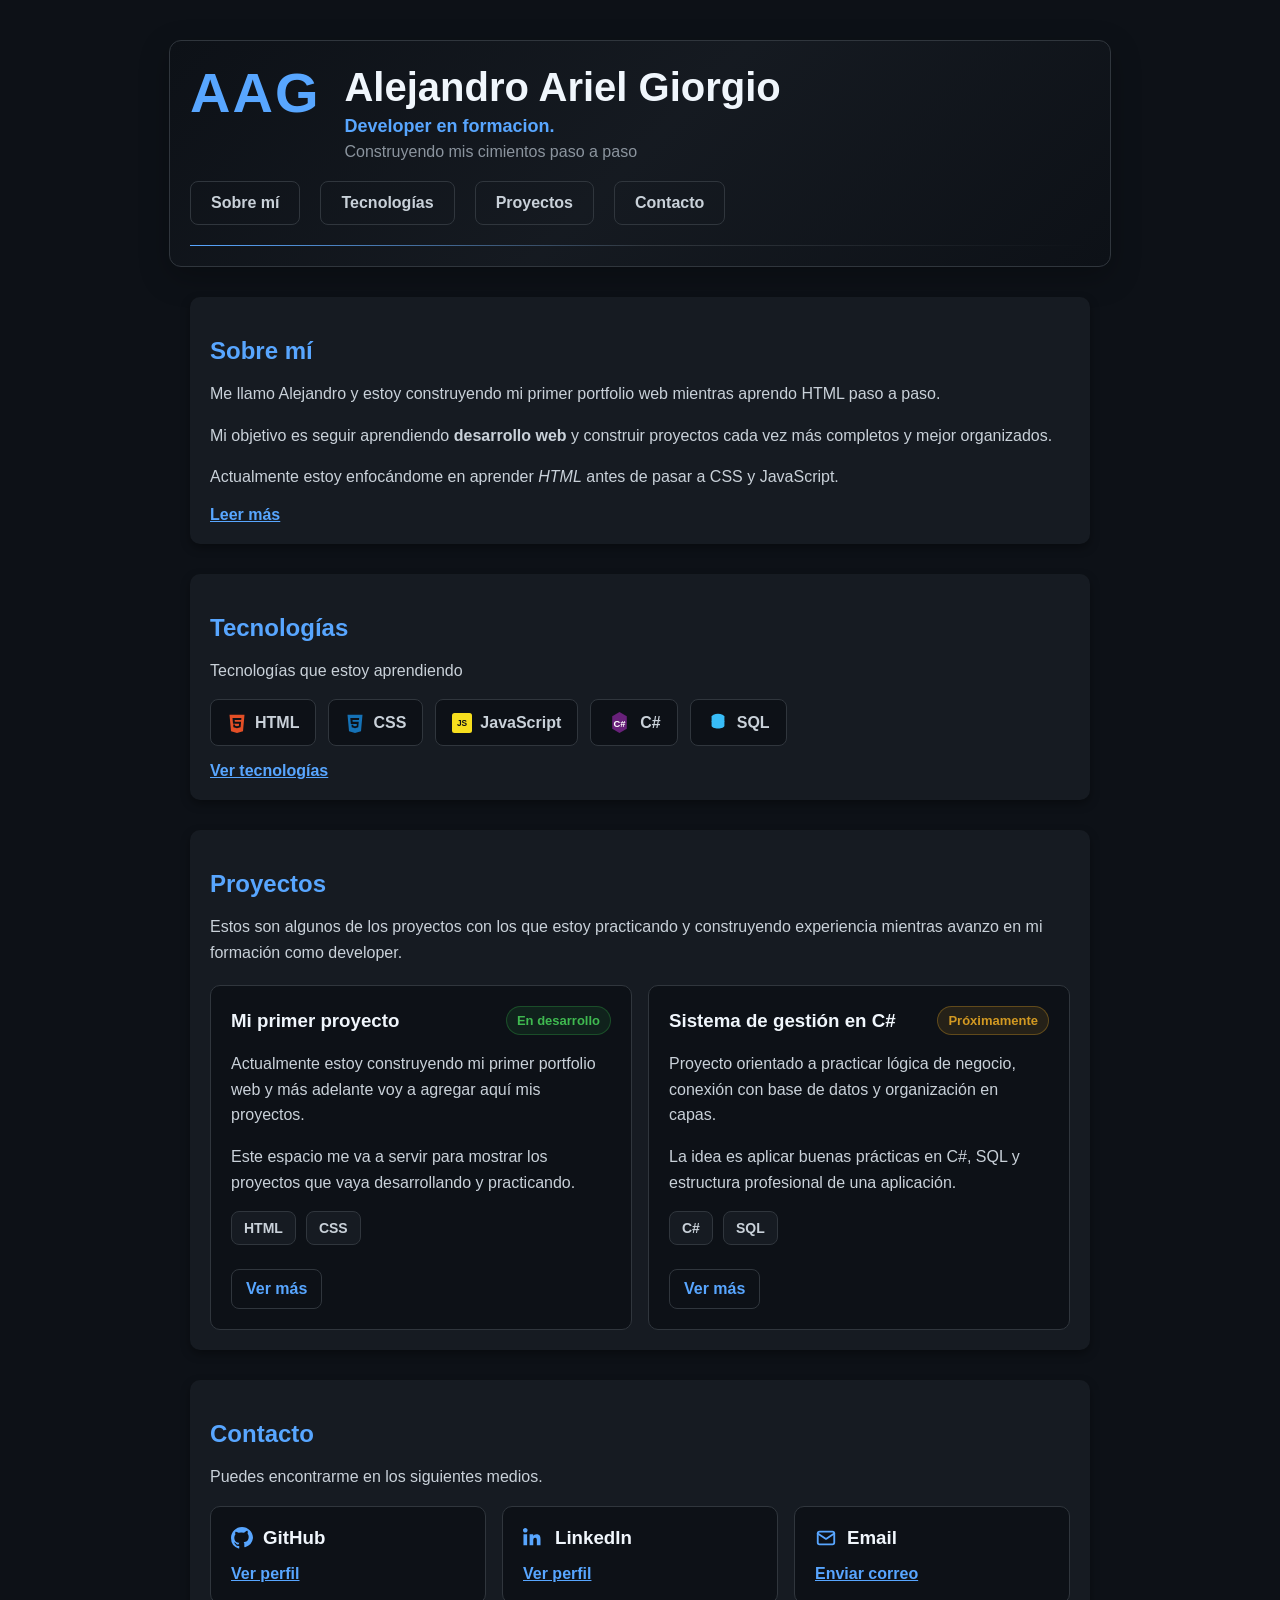
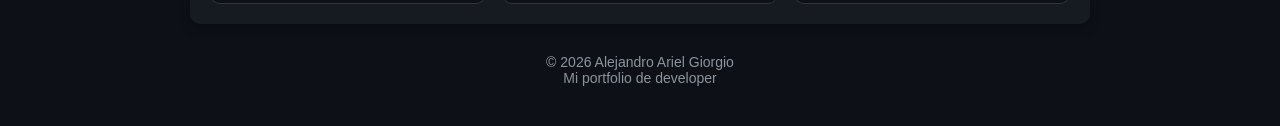
==== index.html @ 5fa802fd "Primer commit del portfolio web" ====
<!DOCTYPE html>
<html lang="es">
  <head>
    <meta charset="UTF-8">
    <meta name="viewport" content="width=device-width, initial-scale=1.0">
    <title>Portfolio de Alejandro Ariel Giorgio</title>
    <link rel="stylesheet" href="css/styles.css">
  </head>
  <body>
    <header>
      <div class="identidad">
        <div class="logo-texto">AAG</div>

        <div class="info-header">
          <h1>Alejandro Ariel Giorgio</h1>
          <p class="subtitulo">Developer en formacion.</p>
          <p class="frase-header">Construyendo mis cimientos paso a paso</p>
        </div>
      </div>

      <button class="menu-toggle" id="menu-toggle" aria-label="Abrir menú">
        ☰
      </button>

      <nav id="menu-principal">
        <ul>
          <li><a href="#sobre-mi">Sobre mí</a></li>
          <li><a href="#tecnologias">Tecnologías</a></li>
          <li><a href="#proyectos">Proyectos</a></li>
          <li><a href="#contacto">Contacto</a></li>
        </ul>
      </nav>
    </header>

    <main>      
      <section id="sobre-mi">
        <h2>Sobre mí</h2>
        <p>Me llamo Alejandro y estoy construyendo mi <span>primer portfolio web</span> mientras aprendo HTML paso a paso.</p>
        <p>Mi objetivo es seguir aprendiendo <strong>desarrollo web</strong> y construir proyectos cada vez más completos y mejor organizados.</p>
        <p>Actualmente estoy enfocándome en aprender <em>HTML</em> antes de pasar a CSS y JavaScript.</p>
        <a href="#">Leer más</a>
      </section>

      <section id="tecnologias">
        <h2>Tecnologías</h2>
        <p>Tecnologías que estoy aprendiendo</p>
        <ul>
          <li class="tech html">
            <span class="tech-icon">
              <svg viewBox="0 0 24 24" width="20" height="20" fill="currentColor">
                <path d="M3 2l1.8 20L12 24l7.2-2L21 2H3zm14.3 4l-.2 2.3H9.2l.2 2.2h7.5l-.6 6.5L12 18.2l-4.3-1.2-.3-3.2h2.1l.2 1.5 2.3.6 2.3-.6.2-2.5H7.2L6.6 6h10.7z"/>
              </svg>
            </span>
            <span>HTML</span>
          </li>

          <li class="tech css">
            <span class="tech-icon">
              <svg viewBox="0 0 24 24" width="20" height="20" fill="currentColor">
                <path d="M3 2l1.8 20L12 24l7.2-2L21 2H3zm14 4l-.2 2.3H9l.2 2.2h7.3l-.6 6.5L12 18.2l-3.9-1.1-.3-3h2.1l.2 1.4 1.9.5 2-.5.2-2.4H7L6.4 6H17z"/>
              </svg>
            </span>
            <span>CSS</span>
          </li>

          <li class="tech js">
            <span class="tech-icon">
              <svg viewBox="0 0 24 24" width="20" height="20">
                <rect width="24" height="24" rx="3" fill="#f7df1e"></rect>
                <text x="12" y="16" text-anchor="middle" font-size="10" font-family="Arial" fill="#0d1117" font-weight="bold">
                  JS
                </text>
              </svg>
            </span>
            <span>JavaScript</span>
          </li>

          <li class="tech csharp">
            <span class="tech-icon">
              <svg viewBox="0 0 24 24" width="20" height="20" fill="currentColor">
                <polygon points="12,2 19,6 19,18 12,22 5,18 5,6"></polygon>
                <text x="12" y="16" text-anchor="middle" font-size="9" font-family="Arial" fill="white">C#</text>
              </svg>
            </span>
            <span>C#</span>
          </li>

          <li class="tech sql">
            <span class="tech-icon">
              <svg viewBox="0 0 24 24" width="20" height="20" fill="currentColor">
                <ellipse cx="12" cy="5" rx="7" ry="3"></ellipse>
                <path d="M5 5v10c0 1.7 3.1 3 7 3s7-1.3 7-3V5"></path>
                <path d="M5 10c0 1.7 3.1 3 7 3s7-1.3 7-3"></path>
              </svg>
            </span>
            <span>SQL</span>
          </li>
        </ul>
        <a href="#">Ver tecnologías</a>        
      </section>

      <section id="proyectos">
        <h2>Proyectos</h2>

        <p class="intro-proyectos">
          Estos son algunos de los proyectos con los que estoy practicando y construyendo experiencia mientras avanzo en mi formación como developer.
        </p>

        <div class="contenedor-proyectos">
          <article class="card-proyecto">
            <div class="proyecto-header">
              <h3>Mi primer proyecto</h3>
              <span class="estado-proyecto en-desarrollo">En desarrollo</span>
            </div>

            <p>
              Actualmente estoy construyendo mi primer portfolio web y más adelante voy a agregar aquí mis proyectos.
            </p>

            <p>
              Este espacio me va a servir para mostrar los proyectos que vaya desarrollando y practicando.
            </p>

            <div class="tecnologias-proyecto">
              <span>HTML</span>
              <span>CSS</span>
            </div>

            <a href="#">Ver más</a>
          </article>

          <article class="card-proyecto">
            <div class="proyecto-header">
              <h3>Sistema de gestión en C#</h3>
              <span class="estado-proyecto proximamente">Próximamente</span>
            </div>

            <p>
              Proyecto orientado a practicar lógica de negocio, conexión con base de datos y organización en capas.
            </p>

            <p>
              La idea es aplicar buenas prácticas en C#, SQL y estructura profesional de una aplicación.
            </p>

            <div class="tecnologias-proyecto">
              <span>C#</span>
              <span>SQL</span>
            </div>

            <a href="#">Ver más</a>
          </article>
        </div>
      </section>

      <section id="contacto">
        <h2>Contacto</h2>
        <p>Puedes encontrarme en los siguientes medios.</p>        
        <div id="div-contacto">
          <article>
            <div class="contacto-header">
              <span class="icono">
                <svg viewBox="0 0 24 24" width="20" height="20" fill="currentColor">
                  <path d="M12 0C5.37 0 0 5.37 0 12a12 12 0 008.2 11.4c.6.1.8-.2.8-.6v-2.2c-3.3.7-4-1.4-4-1.4-.5-1.2-1.2-1.6-1.2-1.6-1-.7.1-.7.1-.7 1 .1 1.6 1 1.6 1 .9 1.6 2.4 1.1 3 .8.1-.6.3-1.1.6-1.4-2.7-.3-5.5-1.3-5.5-5.9 0-1.3.5-2.4 1.2-3.2-.1-.3-.5-1.5.1-3.1 0 0 1-.3 3.3 1.2a11.4 11.4 0 016 0C17 3.9 18 4.2 18 4.2c.6 1.6.2 2.8.1 3.1.8.8 1.2 1.9 1.2 3.2 0 4.6-2.8 5.6-5.5 5.9.4.3.7 1 .7 2v3c0 .4.2.7.8.6A12 12 0 0024 12c0-6.6-5.4-12-12-12z"/>
                </svg>
              </span>
              <h3>GitHub</h3>
            </div>
            <a href="#">Ver perfil</a>
          </article>

          <article>
            <div class="contacto-header">
              <span class="icono">
                <svg viewBox="0 0 24 24" width="20" height="20" fill="currentColor">
                  <path d="M4.98 3.5C4.98 5 3.86 6 2.5 6S0 5 0 3.5 1.12 1 2.5 1 4.98 2 4.98 3.5zM.5 8h4v12h-4V8zm7 0h3.6v1.6h.1c.5-.9 1.7-1.8 3.5-1.8 3.7 0 4.4 2.4 4.4 5.5V20h-4v-5.3c0-1.3 0-3-1.8-3s-2.1 1.4-2.1 2.9V20h-4V8z"/>
                </svg>
              </span>
              <h3>LinkedIn</h3>
            </div>
            <a href="#">Ver perfil</a>
          </article>

          <article>
            <div class="contacto-header">
              <span class="icono">
                <svg viewBox="0 0 24 24" width="20" height="20" fill="none" stroke="currentColor" stroke-width="2" stroke-linecap="round" stroke-linejoin="round">
                  <rect x="3" y="5" width="18" height="14" rx="2" ry="2"></rect>
                  <path d="M3 7l9 6 9-6"></path>
                </svg>
              </span>
              <h3>Email</h3>
            </div>
            <a href="#">Enviar correo</a>
          </article>      
        </div>
      </section>
    </main>

    <footer>
      <p>© 2026 Alejandro Ariel Giorgio<br>Mi portfolio de developer</p>
    </footer>

    <script src="js/script.js"></script>
  </body>
</html>
---- css/styles.css ----
/* =========================================================
   BASE
   Estilos globales de texto, fondo y elementos generales
   ========================================================= */
body
{
    font-family: Arial, sans-serif;
    margin: 40px;
    background-color: #0d1117;
}

p
{
    color: #c9d1d9;
}

h1
{
    color: #f0f6fc;
    font-size: 40px;
    margin: 0;
}

h3
{
    color: #f0f6fc;
}

button
{
    padding: 10px 16px;
    background-color: #222;
    color: white;
    border: none;
    cursor: pointer;
}

/* =========================================================
   LAYOUT
   Estructura general de la página
   ========================================================= */
header
{
    max-width: 900px;
    margin: 0 auto 20px;
    padding: 24px 20px 20px;
    background: linear-gradient(
        135deg,
        rgba(13, 17, 23, 0.95),
        rgba(22, 27, 34, 0.9),
        rgba(13, 17, 23, 0.95)
    );
    border: 1px solid #30363d;
    border-radius: 12px;
    box-shadow: 0 10px 30px rgba(0, 0, 0, 0.25);
}

header::after
{
    content: "";
    display: block;
    margin-top: 20px;
    height: 1px;
    background: linear-gradient(to right, #58a6ff, #30363d, transparent);
}

main
{
    max-width: 900px;
    margin: 0 auto;
    padding-top: 10px;
}

section
{
    margin-bottom: 30px;
    background-color: #161b22;
    padding: 20px;
    border-radius: 10px;
    box-shadow: 0 4px 10px rgba(0, 0, 0, 0.35);
}

section h2
{
    margin-bottom: 15px;
    color: #58a6ff;
}

section p
{
    line-height: 1.6;
}

section ul
{
    color: #c9d1d9;
}

section a
{
    color: #58a6ff;
    font-weight: bold;
}

section a:hover
{
    color: #79c0ff;
}

footer
{
    margin-top: 20px;
    text-align: center;
    font-size: 14px;
    color: #8b949e;
}

footer p
{
    color: #8b949e;
    margin: 0;
}

/* =========================================================
   NAVEGACIÓN
   Menú principal del header
   ========================================================= */
header nav
{
    margin-top: 20px;
}

nav ul
{
    list-style: none;
    padding: 0;
    display: flex;
    gap: 20px;
}

nav a
{
    display: inline-block;
    color: #c9d1d9;
    text-decoration: none;
    padding: 12px 20px;
    border-radius: 8px;
    font-weight: bold;
    border: 1px solid #30363d;
    background-color: transparent;
    transition: background-color 0.3s, color 0.3s, border-color 0.3s;
}

nav a:hover
{
    color: #0d1117;
    background-color: #58a6ff;
    border-color: #58a6ff;
}

/* Botón hamburguesa */
.menu-toggle
{
    display: none;
    background-color: transparent;
    color: #c9d1d9;
    border: 1px solid #30363d;
    border-radius: 8px;
    padding: 10px 14px;
    font-size: 24px;
    cursor: pointer;
    transition: background-color 0.3s, color 0.3s, border-color 0.3s;
}

.menu-toggle:hover
{
    background-color: #58a6ff;
    color: #0d1117;
    border-color: #58a6ff;
}

/* =========================================================
   COMPONENTES
   Piezas reutilizables de la interfaz
   ========================================================= */

/* ---------- Identidad del header ---------- */
.identidad
{
    display: flex;
    align-items: flex-start;
    gap: 24px;
    margin-bottom: 20px;
}

.logo-texto
{
    font-size: 56px;
    font-weight: 900;
    color: #58a6ff;
    letter-spacing: 2px;
    line-height: 1;
    text-transform: uppercase;
}

.info-header
{
    display: flex;
    flex-direction: column;
    gap: 6px;
}

.subtitulo
{
    color: #58a6ff;
    font-size: 18px;
    font-weight: bold;
    margin: 0;
}

.frase-header
{
    color: #8b949e;
    font-size: 16px;
    margin: 0;
}

/* ---------- Badges / iconos de tecnologías ---------- */
.tech
{
    display: flex;
    align-items: center;
    gap: 8px;
}

.tech-icon
{
    display: flex;
    align-items: center;
}

.tech.html .tech-icon
{
    color: #e34f26;
}

.tech.css .tech-icon
{
    color: #1572b6;
}

.tech.js .tech-icon
{
    color: #f7df1e;
}

.tech.csharp .tech-icon
{
    color: #68217a;
}

.tech.csharp .tech-icon svg
{
    width: 25px;
    height: 25px;
}

.tech.sql .tech-icon
{
    color: #38bdf8;
}

.tech.sql .tech-icon svg
{
    width: 22px;
    height: 22px;
}

/* ---------- Card de proyecto ---------- */
.card-proyecto
{
    flex: 1;
    min-width: 280px;
    background-color: #0d1117;
    border: 1px solid #30363d;
    border-radius: 10px;
    padding: 20px;
    transition: border-color 0.3s, transform 0.3s, box-shadow 0.3s;
}

.card-proyecto:hover
{
    border-color: #58a6ff;
    transform: translateY(-3px);
    box-shadow: 0 8px 20px rgba(0, 0, 0, 0.25);
}

.proyecto-header
{
    display: flex;
    justify-content: space-between;
    align-items: center;
    gap: 12px;
    margin-bottom: 16px;
}

.proyecto-header h3
{
    margin: 0;
}

.intro-proyectos
{
    margin-bottom: 20px;
}

.estado-proyecto
{
    display: inline-block;
    padding: 6px 10px;
    border-radius: 999px;
    background-color: rgba(88, 166, 255, 0.12);
    border: 1px solid rgba(88, 166, 255, 0.35);
    color: #79c0ff;
    font-size: 13px;
    font-weight: bold;
    white-space: nowrap;
}

.estado-proyecto.en-desarrollo
{
    background-color: rgba(46, 160, 67, 0.12);
    border: 1px solid rgba(46, 160, 67, 0.35);
    color: #3fb950;
}

.estado-proyecto.proximamente
{
    background-color: rgba(210, 153, 34, 0.12);
    border: 1px solid rgba(210, 153, 34, 0.35);
    color: #d29922;
}

.tecnologias-proyecto
{
    display: flex;
    flex-wrap: wrap;
    gap: 10px;
    margin: 16px 0;
}

.tecnologias-proyecto span
{
    background-color: #161b22;
    border: 1px solid #30363d;
    border-radius: 8px;
    padding: 8px 12px;
    color: #c9d1d9;
    font-size: 14px;
    font-weight: bold;
}

.card-proyecto a
{
    display: inline-block;
    margin-top: 8px;
    padding: 10px 14px;
    border: 1px solid #30363d;
    border-radius: 8px;
    text-decoration: none;
    transition: background-color 0.3s, color 0.3s, border-color 0.3s;
}

.card-proyecto a:hover
{
    background-color: #58a6ff;
    color: #0d1117;
    border-color: #58a6ff;
}

/* ---------- Cards de contacto ---------- */
.contacto-header
{
    display: flex;
    align-items: center;
    gap: 10px;
    margin-bottom: 10px;
}

.icono
{
    color: #58a6ff;
    display: flex;
    align-items: center;
}

.icono svg
{
    width: 22px;
    height: 22px;
}

/* =========================================================
   SECCIONES
   Reglas específicas de cada sección
   ========================================================= */

/* ---------- Tecnologías ---------- */
#tecnologias ul
{
    list-style: none;
    display: flex;
    flex-wrap: wrap;
    gap: 12px;
    padding: 0;
    margin: 0 0 16px 0;
}

#tecnologias li
{
    background-color: #0d1117;
    border: 1px solid #30363d;
    border-radius: 8px;
    padding: 10px 16px;
    color: #c9d1d9;
    font-weight: bold;
}

/* ---------- Proyectos ---------- */
.contenedor-proyectos
{
    display: flex;
    flex-wrap: wrap;
    gap: 16px;
}

/* ---------- Contacto ---------- */
#div-contacto
{
    display: flex;
    gap: 16px;
    flex-wrap: wrap;
}

#div-contacto article
{
    flex: 1;
    min-width: 200px;
    background-color: #0d1117;
    border: 1px solid #30363d;
    border-radius: 10px;
    padding: 20px;
    transition: border-color 0.3s, transform 0.3s, box-shadow 0.3s;
    cursor: pointer;
}

#div-contacto article:hover
{
    border-color: #79c0ff;
    transform: translateY(-3px);
    box-shadow: 0 10px 25px rgba(0, 0, 0, 0.35);
}

#div-contacto h3
{
    margin: 0;
}

#div-contacto a
{
    display: inline-block;
    margin-top: 6px;
}

/* =========================================================
   RESPONSIVE
   Ajustes para pantallas pequeñas
   ========================================================= */
@media (max-width: 768px)
{
    body
    {
        margin: 20px;
    }

    header
    {
        padding: 20px 16px;
    }

    .identidad
    {
        flex-direction: column;
        align-items: flex-start;
        gap: 12px;
    }

    .logo-texto
    {
        font-size: 32px;
    }

    h1
    {
        font-size: 28px;
    }

    .subtitulo
    {
        font-size: 16px;
    }

    .frase-header
    {
        font-size: 14px;
    }

    .menu-toggle
    {
        display: block;
        width: 100%;
        margin-top: 10px;
        margin-bottom: 10px;
        padding: 8px 12px;
        line-height: 1;
        font-size: 20px;
        box-sizing: border-box;
    }

    #menu-principal
    {
        display: none;
        width: 100%;
    }

    #menu-principal.activo
    {
        display: block;
    }

    nav ul
    {
        flex-direction: column;
        gap: 10px;
    }

    nav li
    {
        width: 100%;
    }

    nav a
    {
        display: block;
        width: 100%;
        text-align: center;
        box-sizing: border-box;
    }

    .contenedor-proyectos
    {
        flex-direction: column;
    }

    .card-proyecto
    {
        min-width: 0;
        width: 100%;
        box-sizing: border-box;
    }

    #div-contacto
    {
        flex-direction: column;
    }
}
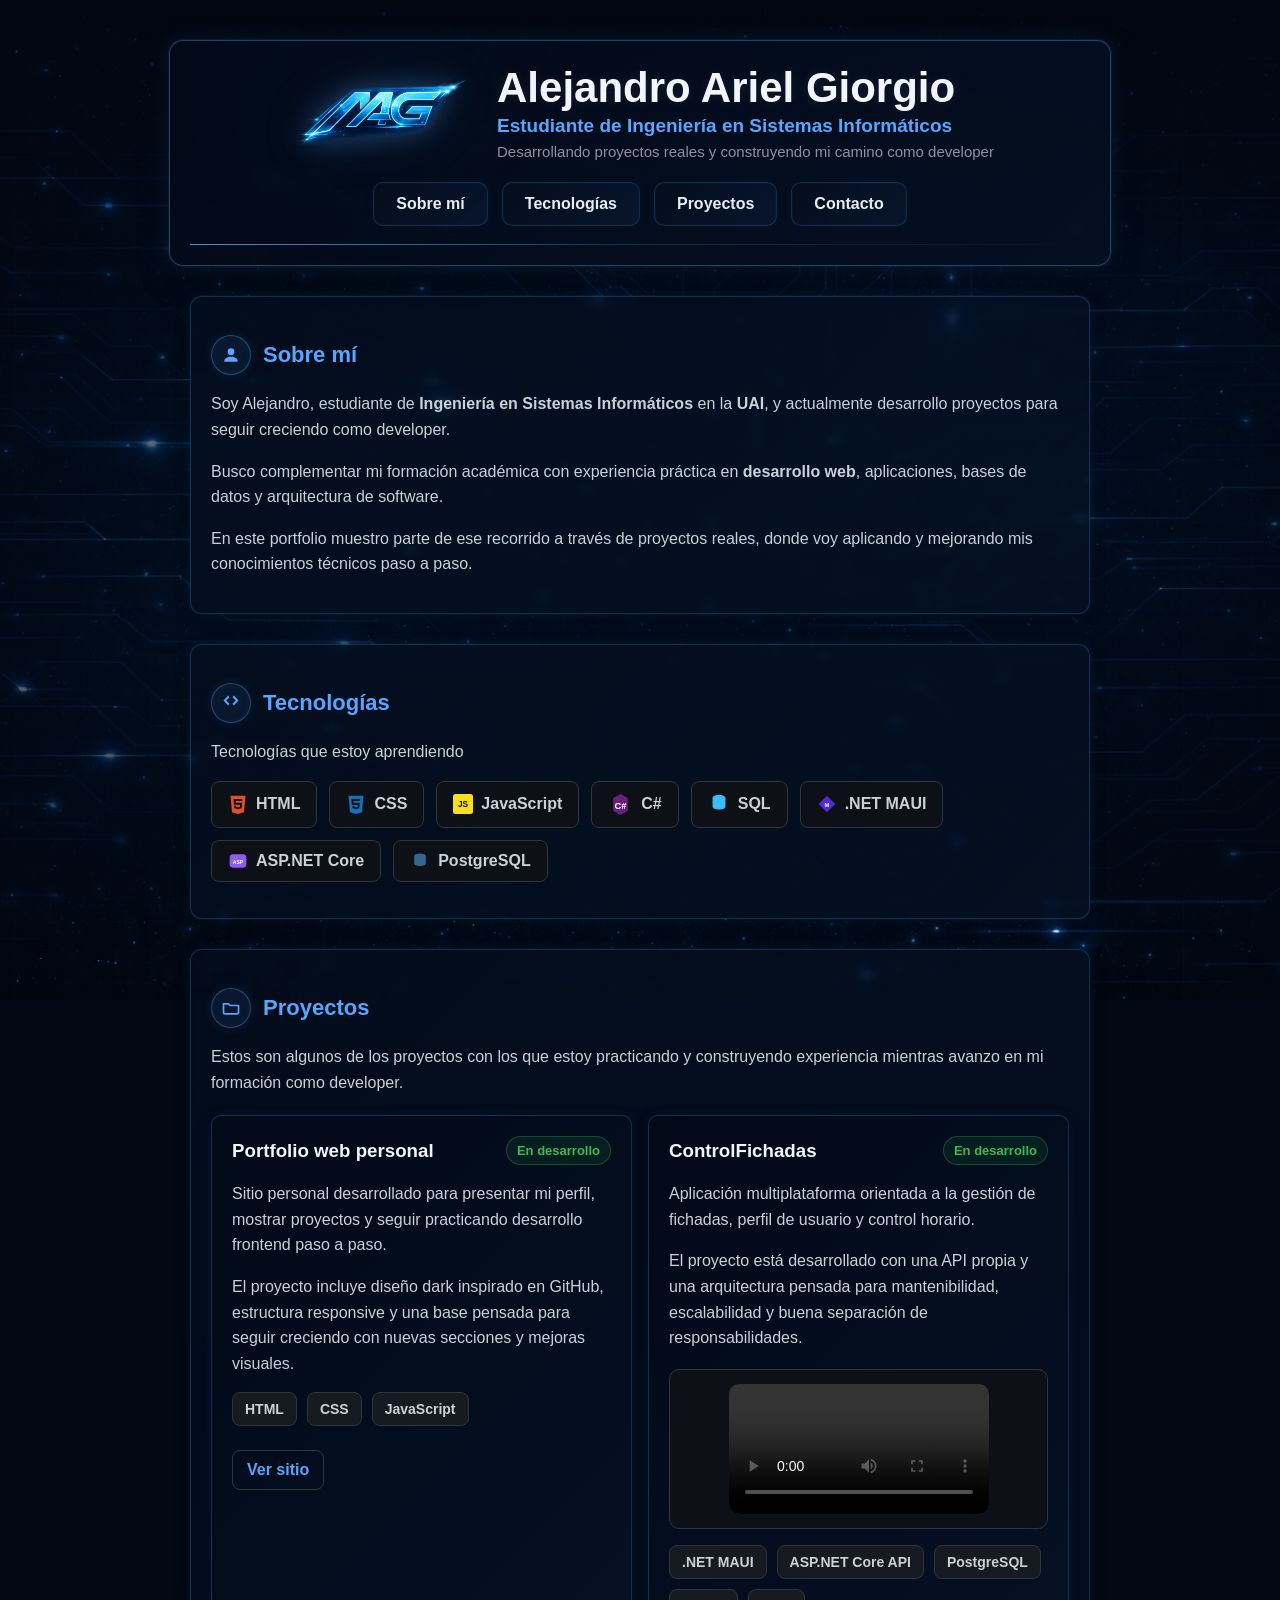
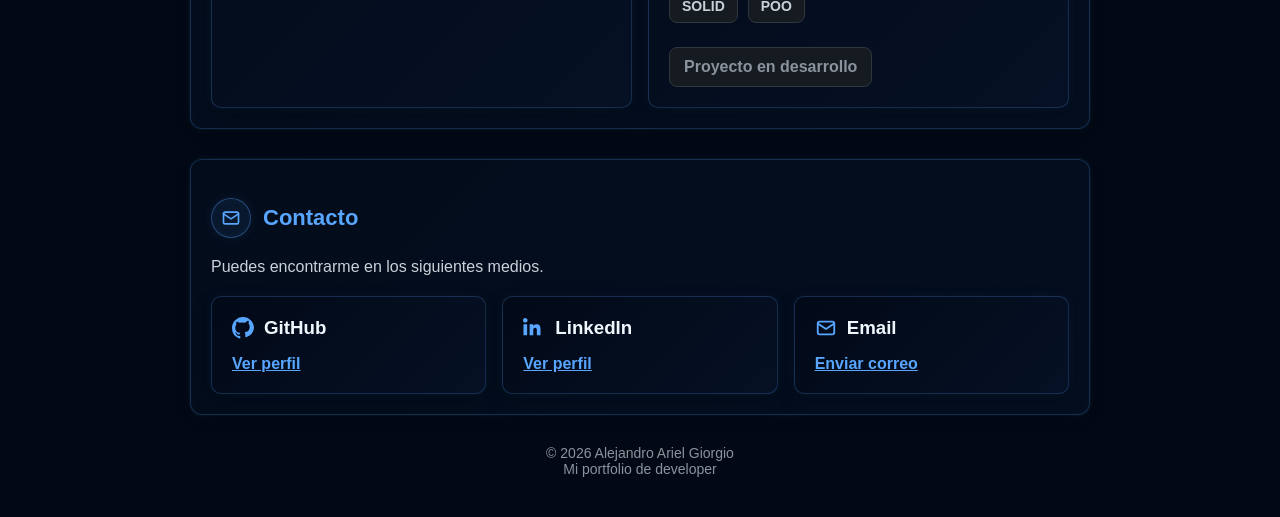
==== commit cf79b794: "Mejoro diseño visual del portfolio y agrego branding" ====
--- a/index.html
+++ b/index.html
@@ -9,12 +9,14 @@
   <body>
     <header>
       <div class="identidad">
-        <div class="logo-texto">AAG</div>
+        <div class="logo-marca">
+          <img src="assets/logo-aag.png" alt="Logo AAG">
+        </div>
 
         <div class="info-header">
           <h1>Alejandro Ariel Giorgio</h1>
-          <p class="subtitulo">Developer en formacion.</p>
-          <p class="frase-header">Construyendo mis cimientos paso a paso</p>
+          <p class="subtitulo">Estudiante de Ingeniería en Sistemas Informáticos</p>
+          <p class="frase-header">Desarrollando proyectos reales y construyendo mi camino como developer</p>
         </div>
       </div>
 
@@ -32,17 +34,30 @@
       </nav>
     </header>
 
-    <main>      
+    <main>
       <section id="sobre-mi">
-        <h2>Sobre mí</h2>
-        <p>Me llamo Alejandro y estoy construyendo mi <span>primer portfolio web</span> mientras aprendo HTML paso a paso.</p>
-        <p>Mi objetivo es seguir aprendiendo <strong>desarrollo web</strong> y construir proyectos cada vez más completos y mejor organizados.</p>
-        <p>Actualmente estoy enfocándome en aprender <em>HTML</em> antes de pasar a CSS y JavaScript.</p>
-        <a href="#">Leer más</a>
+        <h2 class="titulo-seccion">
+          <span class="icono-seccion">
+            <svg viewBox="0 0 24 24" width="20" height="20" fill="currentColor">
+              <path d="M12 12a4 4 0 100-8 4 4 0 000 8zm0 2c-4.4 0-8 2.2-8 5v1h16v-1c0-2.8-3.6-5-8-5z"></path>
+            </svg>
+          </span>
+          <span>Sobre mí</span>
+        </h2>
+        <p>Soy Alejandro, estudiante de <strong>Ingeniería en Sistemas Informáticos</strong> en la <strong>UAI</strong>, y actualmente desarrollo proyectos para seguir creciendo como developer.</p>
+        <p>Busco complementar mi formación académica con experiencia práctica en <strong>desarrollo web</strong>, aplicaciones, bases de datos y arquitectura de software.</p>
+        <p>En este portfolio muestro parte de ese recorrido a través de proyectos reales, donde voy aplicando y mejorando mis conocimientos técnicos paso a paso.</p>
       </section>
 
       <section id="tecnologias">
-        <h2>Tecnologías</h2>
+        <h2 class="titulo-seccion">
+          <span class="icono-seccion">
+            <svg viewBox="0 0 24 24" width="20" height="20" fill="currentColor">
+              <path d="M8.7 3L3 9l5.7 5.9L10.1 13 6.2 9l3.9-4L8.7 3zm6.6 0L13.9 5l3.9 4-3.9 4 1.4 1.9L21 9l-5.7-6z"></path>
+            </svg>
+          </span>
+          <span>Tecnologías</span>
+        </h2>
         <p>Tecnologías que estoy aprendiendo</p>
         <ul>
           <li class="tech html">
@@ -95,12 +110,49 @@
             </span>
             <span>SQL</span>
           </li>
+
+          <li class="tech maui">
+            <span class="tech-icon">
+              <svg viewBox="0 0 24 24" width="20" height="20" fill="currentColor">
+                <polygon points="12,2 22,12 12,22 2,12"></polygon>
+                <text x="12" y="15" text-anchor="middle" font-size="7" font-family="Arial" fill="white" font-weight="bold">M</text>
+              </svg>
+            </span>
+            <span>.NET MAUI</span>
+          </li>
+
+          <li class="tech aspnet">
+            <span class="tech-icon">
+              <svg viewBox="0 0 24 24" width="20" height="20" fill="currentColor">
+                <rect x="2" y="4" width="20" height="16" rx="4"></rect>
+                <text x="12" y="15" text-anchor="middle" font-size="6" font-family="Arial" fill="white" font-weight="bold">ASP</text>
+              </svg>
+            </span>
+            <span>ASP.NET Core</span>
+          </li>
+
+          <li class="tech postgres">
+            <span class="tech-icon">
+              <svg viewBox="0 0 24 24" width="20" height="20" fill="currentColor">
+                <ellipse cx="12" cy="6" rx="7" ry="3"></ellipse>
+                <path d="M5 6v9c0 1.7 3.1 3 7 3s7-1.3 7-3V6"></path>
+                <path d="M5 10c0 1.7 3.1 3 7 3s7-1.3 7-3"></path>
+              </svg>
+            </span>
+            <span>PostgreSQL</span>
+          </li>
         </ul>
-        <a href="#">Ver tecnologías</a>        
       </section>
 
       <section id="proyectos">
-        <h2>Proyectos</h2>
+        <h2 class="titulo-seccion">
+          <span class="icono-seccion">
+            <svg viewBox="0 0 24 24" width="20" height="20" fill="none" stroke="currentColor" stroke-width="2" stroke-linecap="round" stroke-linejoin="round">
+              <path d="M3 7h6l2 2h10v8a2 2 0 0 1-2 2H5a2 2 0 0 1-2-2V7z"></path>
+            </svg>
+          </span>
+          <span>Proyectos</span>
+        </h2>
 
         <p class="intro-proyectos">
           Estos son algunos de los proyectos con los que estoy practicando y construyendo experiencia mientras avanzo en mi formación como developer.
@@ -109,53 +161,74 @@
         <div class="contenedor-proyectos">
           <article class="card-proyecto">
             <div class="proyecto-header">
-              <h3>Mi primer proyecto</h3>
+              <h3>Portfolio web personal</h3>
               <span class="estado-proyecto en-desarrollo">En desarrollo</span>
             </div>
 
             <p>
-              Actualmente estoy construyendo mi primer portfolio web y más adelante voy a agregar aquí mis proyectos.
-            </p>
-
-            <p>
-              Este espacio me va a servir para mostrar los proyectos que vaya desarrollando y practicando.
+              Sitio personal desarrollado para presentar mi perfil, mostrar proyectos y seguir practicando desarrollo frontend paso a paso.
+            </p>
+
+            <p>
+              El proyecto incluye diseño dark inspirado en GitHub, estructura responsive y una base pensada para seguir creciendo con nuevas secciones y mejoras visuales.
             </p>
 
             <div class="tecnologias-proyecto">
               <span>HTML</span>
               <span>CSS</span>
-            </div>
-
-            <a href="#">Ver más</a>
+              <span>JavaScript</span>
+            </div>
+
+            <a href="https://giorgiouai.github.io/mi-primera-web/" target="_blank" rel="noopener noreferrer">Ver sitio</a>
           </article>
 
           <article class="card-proyecto">
             <div class="proyecto-header">
-              <h3>Sistema de gestión en C#</h3>
-              <span class="estado-proyecto proximamente">Próximamente</span>
-            </div>
-
-            <p>
-              Proyecto orientado a practicar lógica de negocio, conexión con base de datos y organización en capas.
-            </p>
-
-            <p>
-              La idea es aplicar buenas prácticas en C#, SQL y estructura profesional de una aplicación.
-            </p>
+              <h3>ControlFichadas</h3>
+              <span class="estado-proyecto en-desarrollo">En desarrollo</span>
+            </div>
+
+            <p>
+              Aplicación multiplataforma orientada a la gestión de fichadas, perfil de usuario y control horario.
+            </p>
+
+            <p>
+              El proyecto está desarrollado con una API propia y una arquitectura pensada para mantenibilidad, escalabilidad y buena separación de responsabilidades.
+            </p>
+
+            <div class="demo-proyecto">
+              <video class="video-proyecto" controls preload="metadata">
+                <source src="assets/videos/controlfichadas-demo.mp4" type="video/mp4">
+                Tu navegador no puede reproducir este video.
+              </video>
+            </div>
 
             <div class="tecnologias-proyecto">
-              <span>C#</span>
-              <span>SQL</span>
-            </div>
-
-            <a href="#">Ver más</a>
+              <span>.NET MAUI</span>
+              <span>ASP.NET Core API</span>
+              <span>PostgreSQL</span>
+              <span>SOLID</span>
+              <span>POO</span>
+            </div>
+
+            <div class="acciones-proyecto">
+              <span class="boton-proyecto deshabilitado">Proyecto en desarrollo</span>
+            </div>
           </article>
         </div>
       </section>
 
       <section id="contacto">
-        <h2>Contacto</h2>
-        <p>Puedes encontrarme en los siguientes medios.</p>        
+        <h2 class="titulo-seccion">
+          <span class="icono-seccion">
+            <svg viewBox="0 0 24 24" width="20" height="20" fill="none" stroke="currentColor" stroke-width="2" stroke-linecap="round" stroke-linejoin="round">
+              <rect x="3" y="5" width="18" height="14" rx="2"></rect>
+              <path d="M3 7l9 6 9-6"></path>
+            </svg>
+          </span>
+          <span>Contacto</span>
+        </h2>
+        <p>Puedes encontrarme en los siguientes medios.</p>
         <div id="div-contacto">
           <article>
             <div class="contacto-header">
@@ -166,7 +239,7 @@
               </span>
               <h3>GitHub</h3>
             </div>
-            <a href="#">Ver perfil</a>
+            <a href="https://github.com/GiorgioUai" target="_blank" rel="noopener noreferrer">Ver perfil</a>
           </article>
 
           <article>
@@ -178,7 +251,7 @@
               </span>
               <h3>LinkedIn</h3>
             </div>
-            <a href="#">Ver perfil</a>
+            <a href="https://www.linkedin.com/in/alejandro-ariel-giorgio/" target="_blank" rel="noopener noreferrer">Ver perfil</a>
           </article>
 
           <article>
@@ -191,8 +264,8 @@
               </span>
               <h3>Email</h3>
             </div>
-            <a href="#">Enviar correo</a>
-          </article>      
+            <a href="https://mail.google.com/mail/?view=cm&fs=1&to=alfiariel@gmail.com" target="_blank" rel="noopener noreferrer">Enviar correo</a>
+          </article>
         </div>
       </section>
     </main>
--- a/css/styles.css
+++ b/css/styles.css
@@ -6,7 +6,16 @@
 {
     font-family: Arial, sans-serif;
     margin: 40px;
-    background-color: #0d1117;
+    color: #f0f6fc;
+    background:
+        linear-gradient(rgba(2, 8, 20, 0.52), rgba(2, 8, 20, 0.68)),
+        url("../assets/fondo-circuito.png");
+    background-color: #020814;
+    background-size: 100% 100%, 1500px auto;
+    background-position: center top, center top;
+    background-repeat: no-repeat, no-repeat;
+    background-attachment: fixed, fixed;
+    position: relative;
 }
 
 p
@@ -17,8 +26,10 @@
 h1
 {
     color: #f0f6fc;
-    font-size: 40px;
+    font-size: 42px;
+    line-height: 1.1;
     margin: 0;
+    text-shadow: 0 0 12px rgba(255, 255, 255, 0.08);
 }
 
 h3
@@ -44,24 +55,32 @@
     max-width: 900px;
     margin: 0 auto 20px;
     padding: 24px 20px 20px;
-    background: linear-gradient(
-        135deg,
-        rgba(13, 17, 23, 0.95),
-        rgba(22, 27, 34, 0.9),
-        rgba(13, 17, 23, 0.95)
-    );
-    border: 1px solid #30363d;
-    border-radius: 12px;
-    box-shadow: 0 10px 30px rgba(0, 0, 0, 0.25);
+    background:
+        linear-gradient(135deg, rgba(2, 10, 24, 0.92), rgba(5, 16, 35, 0.88)),
+        radial-gradient(circle at 20% 15%, rgba(88, 166, 255, 0.10), transparent 28%);
+    border: 1px solid rgba(88, 166, 255, 0.35);
+    border-radius: 14px;
+    box-shadow:
+        0 0 0 1px rgba(88, 166, 255, 0.06),
+        0 0 18px rgba(88, 166, 255, 0.12),
+        0 12px 30px rgba(0, 0, 0, 0.35);
+    backdrop-filter: blur(4px);
+    position: relative;
+    overflow: hidden;
 }
 
 header::after
 {
     content: "";
     display: block;
-    margin-top: 20px;
+    margin-top: 18px;
     height: 1px;
-    background: linear-gradient(to right, #58a6ff, #30363d, transparent);
+    background: linear-gradient(
+        to right,
+        rgba(88, 166, 255, 0.85),
+        rgba(88, 166, 255, 0.22),
+        transparent
+    );
 }
 
 main
@@ -74,10 +93,19 @@
 section
 {
     margin-bottom: 30px;
-    background-color: #161b22;
+    background: linear-gradient(
+        135deg,
+        rgba(4, 14, 30, 0.72),
+        rgba(6, 18, 38, 0.66)
+    );
     padding: 20px;
-    border-radius: 10px;
-    box-shadow: 0 4px 10px rgba(0, 0, 0, 0.35);
+    border-radius: 12px;
+    border: 1px solid rgba(88, 166, 255, 0.22);
+    box-shadow:
+        0 0 0 1px rgba(88, 166, 255, 0.04),
+        0 0 12px rgba(88, 166, 255, 0.06),
+        0 4px 16px rgba(0, 0, 0, 0.24);
+    backdrop-filter: blur(3px);
 }
 
 section h2
@@ -127,35 +155,55 @@
    ========================================================= */
 header nav
 {
-    margin-top: 20px;
+    margin-top: 18px;
+    display: flex;
+    justify-content: center;
 }
 
 nav ul
 {
     list-style: none;
     padding: 0;
-    display: flex;
-    gap: 20px;
+    margin: 0;
+    display: flex;
+    gap: 14px;
+    flex-wrap: wrap;
+    justify-content: center;
 }
 
 nav a
 {
     display: inline-block;
-    color: #c9d1d9;
+    color: #e6edf3;
     text-decoration: none;
-    padding: 12px 20px;
-    border-radius: 8px;
+    padding: 12px 22px;
+    border-radius: 10px;
     font-weight: bold;
-    border: 1px solid #30363d;
-    background-color: transparent;
-    transition: background-color 0.3s, color 0.3s, border-color 0.3s;
+    border: 1px solid rgba(88, 166, 255, 0.18);
+    background: linear-gradient(
+        135deg,
+        rgba(4, 14, 30, 0.95),
+        rgba(8, 22, 45, 0.90)
+    );
+    box-shadow:
+        inset 0 0 0 1px rgba(255, 255, 255, 0.02),
+        0 0 10px rgba(88, 166, 255, 0.05);
+    transition: background-color 0.3s, color 0.3s, border-color 0.3s, box-shadow 0.3s, transform 0.3s;
 }
 
 nav a:hover
 {
-    color: #0d1117;
-    background-color: #58a6ff;
-    border-color: #58a6ff;
+    color: #ffffff;
+    border-color: rgba(88, 166, 255, 0.55);
+    background: linear-gradient(
+        135deg,
+        rgba(28, 95, 180, 0.95),
+        rgba(88, 166, 255, 0.92)
+    );
+    box-shadow:
+        0 0 16px rgba(88, 166, 255, 0.20),
+        0 0 30px rgba(88, 166, 255, 0.10);
+    transform: translateY(-1px);
 }
 
 /* Botón hamburguesa */
@@ -188,32 +236,43 @@
 .identidad
 {
     display: flex;
-    align-items: flex-start;
-    gap: 24px;
-    margin-bottom: 20px;
-}
-
-.logo-texto
-{
-    font-size: 56px;
-    font-weight: 900;
+    align-items: center;
+    justify-content: center;
+    gap: 26px;
+    margin-bottom: 22px;
+}
+
+.info-header
+{
+    display: flex;
+    flex-direction: column;
+    gap: 4px;
+    text-align: left;
+}
+
+.logo-marca
+{
+    width: 185px;
+    flex-shrink: 0;
+    display: flex;
+    align-items: center;
+    justify-content: center;
+}
+
+.logo-marca img
+{
+    display: block;
+    width: 100%;
+    height: auto;
+    filter:
+        drop-shadow(0 0 12px rgba(88, 166, 255, 0.30))
+        drop-shadow(0 0 24px rgba(88, 166, 255, 0.14));
+}
+
+.subtitulo
+{
     color: #58a6ff;
-    letter-spacing: 2px;
-    line-height: 1;
-    text-transform: uppercase;
-}
-
-.info-header
-{
-    display: flex;
-    flex-direction: column;
-    gap: 6px;
-}
-
-.subtitulo
-{
-    color: #58a6ff;
-    font-size: 18px;
+    font-size: 19px;
     font-weight: bold;
     margin: 0;
 }
@@ -221,8 +280,8 @@
 .frase-header
 {
     color: #8b949e;
-    font-size: 16px;
-    margin: 0;
+    font-size: 15px;
+    margin: 2px 0 0;
 }
 
 /* ---------- Badges / iconos de tecnologías ---------- */
@@ -276,23 +335,68 @@
     height: 22px;
 }
 
+.tech.maui .tech-icon
+{
+    color: #512bd4;
+}
+
+.tech.aspnet .tech-icon
+{
+    color: #8b5cf6;
+}
+
+.tech.postgres .tech-icon
+{
+    color: #336791;
+}
+
 /* ---------- Card de proyecto ---------- */
 .card-proyecto
 {
     flex: 1;
     min-width: 280px;
-    background-color: #0d1117;
-    border: 1px solid #30363d;
+    background: linear-gradient(
+        135deg,
+        rgba(2, 10, 24, 0.95),
+        rgba(6, 18, 38, 0.92)
+    );
+    border: 1px solid rgba(88, 166, 255, 0.22);
     border-radius: 10px;
     padding: 20px;
     transition: border-color 0.3s, transform 0.3s, box-shadow 0.3s;
+    box-shadow:
+        0 0 12px rgba(88, 166, 255, 0.06),
+        0 8px 20px rgba(0, 0, 0, 0.20);
 }
 
 .card-proyecto:hover
 {
-    border-color: #58a6ff;
+    border-color: rgba(88, 166, 255, 0.55);
     transform: translateY(-3px);
-    box-shadow: 0 8px 20px rgba(0, 0, 0, 0.25);
+    box-shadow:
+        0 0 18px rgba(88, 166, 255, 0.14),
+        0 10px 24px rgba(0, 0, 0, 0.28);
+}
+
+.demo-proyecto
+{
+    margin: 18px 0 16px;
+    padding: 14px;
+    border-radius: 10px;
+    border: 1px solid #30363d;
+    background-color: #0d1117;
+    display: flex;
+    justify-content: center;
+}
+
+.video-proyecto
+{
+    display: block;
+    width: 100%;
+    max-width: 260px;
+    height: auto;
+    border: none;
+    border-radius: 10px;
 }
 
 .proyecto-header
@@ -378,6 +482,30 @@
     border-color: #58a6ff;
 }
 
+.acciones-proyecto
+{
+    margin-top: 10px;
+}
+
+.boton-proyecto
+{
+    display: inline-block;
+    margin-top: 8px;
+    padding: 10px 14px;
+    border: 1px solid #30363d;
+    border-radius: 8px;
+    text-decoration: none;
+    font-weight: bold;
+}
+
+.boton-proyecto.deshabilitado
+{
+    background-color: #161b22;
+    color: #8b949e;
+    border-color: #30363d;
+    cursor: default;
+}
+
 /* ---------- Cards de contacto ---------- */
 .contacto-header
 {
@@ -398,6 +526,39 @@
 {
     width: 22px;
     height: 22px;
+}
+
+.titulo-seccion
+{
+    display: flex;
+    align-items: center;
+    gap: 12px;
+    margin-bottom: 16px;
+    color: #58a6ff;
+    font-size: 22px;
+    font-weight: bold;
+}
+
+.titulo-seccion .icono-seccion
+{
+    display: flex;
+    align-items: center;
+    justify-content: center;
+    width: 38px;
+    height: 38px;
+    border-radius: 50%;
+    color: #58a6ff;
+    border: 1px solid rgba(88, 166, 255, 0.35);
+    background: rgba(88, 166, 255, 0.08);
+    box-shadow:
+        0 0 12px rgba(88, 166, 255, 0.10),
+        inset 0 0 8px rgba(88, 166, 255, 0.04);
+    flex-shrink: 0;
+}
+
+.titulo-seccion .icono-seccion svg
+{
+    display: block;
 }
 
 /* =========================================================
@@ -446,19 +607,28 @@
 {
     flex: 1;
     min-width: 200px;
-    background-color: #0d1117;
-    border: 1px solid #30363d;
+    background: linear-gradient(
+        135deg,
+        rgba(2, 10, 24, 0.95),
+        rgba(6, 18, 38, 0.92)
+    );
+    border: 1px solid rgba(88, 166, 255, 0.22);
     border-radius: 10px;
     padding: 20px;
     transition: border-color 0.3s, transform 0.3s, box-shadow 0.3s;
     cursor: pointer;
+    box-shadow:
+        0 0 12px rgba(88, 166, 255, 0.06),
+        0 8px 20px rgba(0, 0, 0, 0.20);
 }
 
 #div-contacto article:hover
 {
-    border-color: #79c0ff;
+    border-color: rgba(88, 166, 255, 0.55);
     transform: translateY(-3px);
-    box-shadow: 0 10px 25px rgba(0, 0, 0, 0.35);
+    box-shadow:
+        0 0 18px rgba(88, 166, 255, 0.14),
+        0 10px 24px rgba(0, 0, 0, 0.28);
 }
 
 #div-contacto h3
@@ -481,6 +651,7 @@
     body
     {
         margin: 20px;
+        background-size: 100% 100%, cover;
     }
 
     header
@@ -492,12 +663,12 @@
     {
         flex-direction: column;
         align-items: flex-start;
-        gap: 12px;
-    }
-
-    .logo-texto
-    {
-        font-size: 32px;
+        gap: 14px;
+    }
+
+    .logo-marca
+    {
+        width: 130px;
     }
 
     h1
@@ -517,25 +688,21 @@
 
     .menu-toggle
     {
-        display: block;
+        display: none;
+    }
+
+    header nav
+    {
+        display: flex;
+        justify-content: center;
+        margin-top: 16px;
+    }
+
+    #menu-principal,
+    #menu-principal.activo
+    {
+        display: block !important;
         width: 100%;
-        margin-top: 10px;
-        margin-bottom: 10px;
-        padding: 8px 12px;
-        line-height: 1;
-        font-size: 20px;
-        box-sizing: border-box;
-    }
-
-    #menu-principal
-    {
-        display: none;
-        width: 100%;
-    }
-
-    #menu-principal.activo
-    {
-        display: block;
     }
 
     nav ul
@@ -573,4 +740,26 @@
     {
         flex-direction: column;
     }
+
+    .demo-proyecto
+    {
+        padding: 10px;
+    }
+
+    .video-proyecto
+    {
+        max-width: 100%;
+    }
+
+    .titulo-seccion
+    {
+        font-size: 20px;
+        gap: 10px;
+    }
+
+    .titulo-seccion .icono-seccion
+    {
+        width: 34px;
+        height: 34px;
+    }
 }
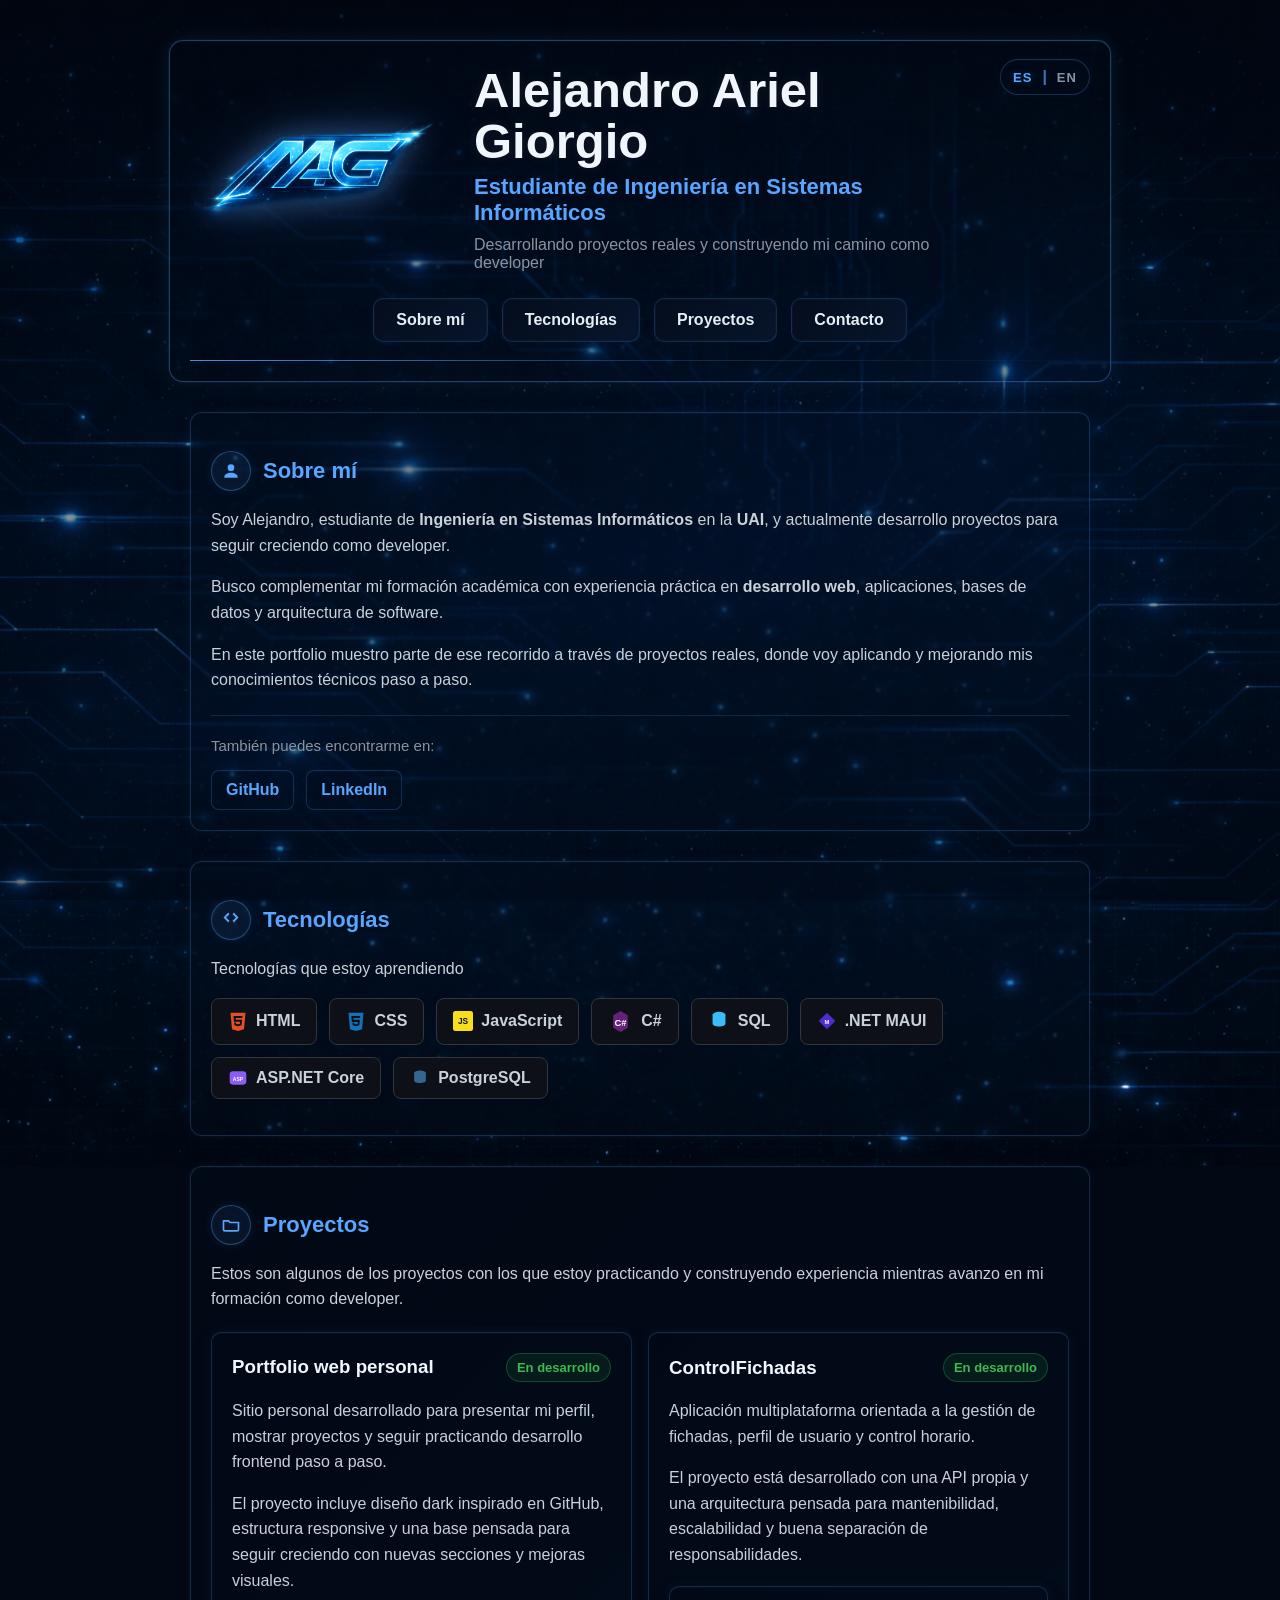
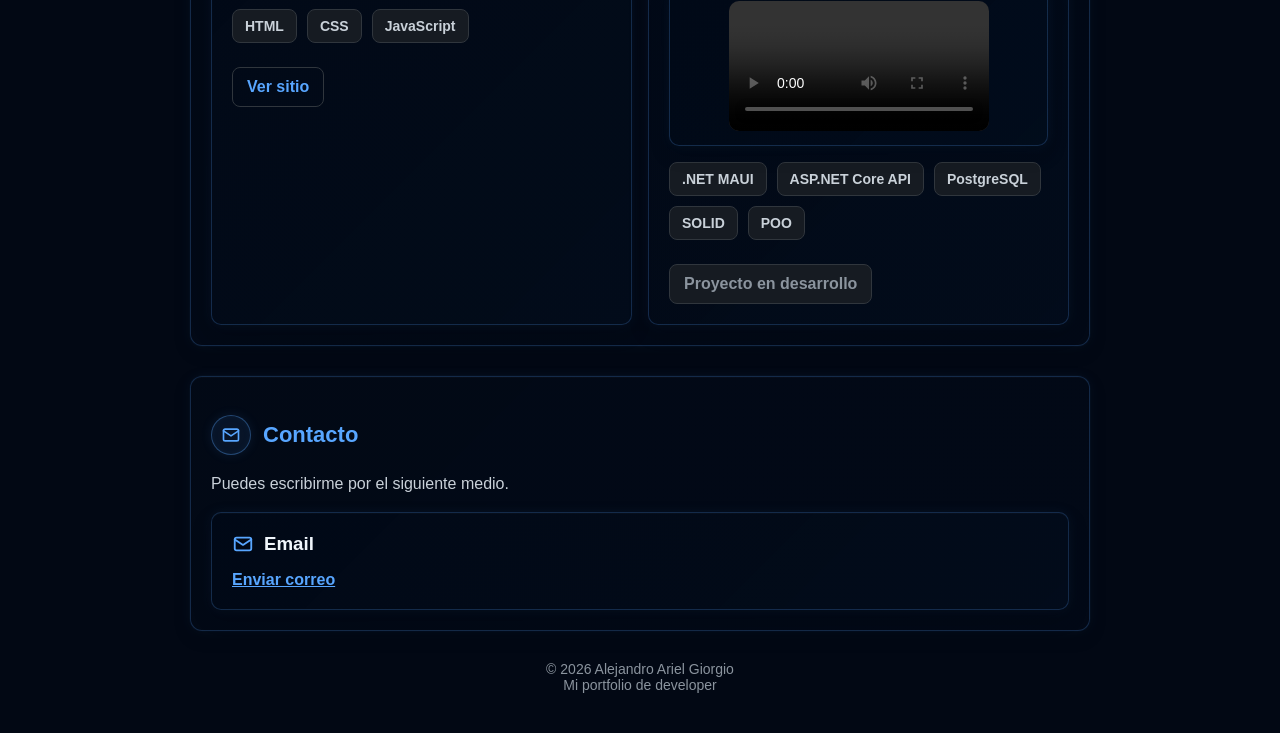
==== commit 9aab636e: "Mejoro navegación interna del menú" ====
--- a/index.html
+++ b/index.html
@@ -17,6 +17,12 @@
           <h1>Alejandro Ariel Giorgio</h1>
           <p class="subtitulo">Estudiante de Ingeniería en Sistemas Informáticos</p>
           <p class="frase-header">Desarrollando proyectos reales y construyendo mi camino como developer</p>
+
+          <div class="selector-idioma" aria-label="Selector de idioma">
+            <a href="./" class="idioma-activo">ES</a>
+            <span>|</span>
+            <a href="en/">EN</a>
+          </div>
         </div>
       </div>
 
@@ -47,6 +53,14 @@
         <p>Soy Alejandro, estudiante de <strong>Ingeniería en Sistemas Informáticos</strong> en la <strong>UAI</strong>, y actualmente desarrollo proyectos para seguir creciendo como developer.</p>
         <p>Busco complementar mi formación académica con experiencia práctica en <strong>desarrollo web</strong>, aplicaciones, bases de datos y arquitectura de software.</p>
         <p>En este portfolio muestro parte de ese recorrido a través de proyectos reales, donde voy aplicando y mejorando mis conocimientos técnicos paso a paso.</p>
+
+        <div class="perfiles-sobre-mi">
+          <p class="texto-perfiles">También puedes encontrarme en:</p>
+          <div class="enlaces-perfiles">
+            <a href="https://github.com/GiorgioUai" target="_blank" rel="noopener noreferrer">GitHub</a>
+            <a href="https://www.linkedin.com/in/alejandro-ariel-giorgio/" target="_blank" rel="noopener noreferrer">LinkedIn</a>
+          </div>
+        </div>
       </section>
 
       <section id="tecnologias">
@@ -228,32 +242,8 @@
           </span>
           <span>Contacto</span>
         </h2>
-        <p>Puedes encontrarme en los siguientes medios.</p>
+        <p>Puedes escribirme por el siguiente medio.</p>
         <div id="div-contacto">
-          <article>
-            <div class="contacto-header">
-              <span class="icono">
-                <svg viewBox="0 0 24 24" width="20" height="20" fill="currentColor">
-                  <path d="M12 0C5.37 0 0 5.37 0 12a12 12 0 008.2 11.4c.6.1.8-.2.8-.6v-2.2c-3.3.7-4-1.4-4-1.4-.5-1.2-1.2-1.6-1.2-1.6-1-.7.1-.7.1-.7 1 .1 1.6 1 1.6 1 .9 1.6 2.4 1.1 3 .8.1-.6.3-1.1.6-1.4-2.7-.3-5.5-1.3-5.5-5.9 0-1.3.5-2.4 1.2-3.2-.1-.3-.5-1.5.1-3.1 0 0 1-.3 3.3 1.2a11.4 11.4 0 016 0C17 3.9 18 4.2 18 4.2c.6 1.6.2 2.8.1 3.1.8.8 1.2 1.9 1.2 3.2 0 4.6-2.8 5.6-5.5 5.9.4.3.7 1 .7 2v3c0 .4.2.7.8.6A12 12 0 0024 12c0-6.6-5.4-12-12-12z"/>
-                </svg>
-              </span>
-              <h3>GitHub</h3>
-            </div>
-            <a href="https://github.com/GiorgioUai" target="_blank" rel="noopener noreferrer">Ver perfil</a>
-          </article>
-
-          <article>
-            <div class="contacto-header">
-              <span class="icono">
-                <svg viewBox="0 0 24 24" width="20" height="20" fill="currentColor">
-                  <path d="M4.98 3.5C4.98 5 3.86 6 2.5 6S0 5 0 3.5 1.12 1 2.5 1 4.98 2 4.98 3.5zM.5 8h4v12h-4V8zm7 0h3.6v1.6h.1c.5-.9 1.7-1.8 3.5-1.8 3.7 0 4.4 2.4 4.4 5.5V20h-4v-5.3c0-1.3 0-3-1.8-3s-2.1 1.4-2.1 2.9V20h-4V8z"/>
-                </svg>
-              </span>
-              <h3>LinkedIn</h3>
-            </div>
-            <a href="https://www.linkedin.com/in/alejandro-ariel-giorgio/" target="_blank" rel="noopener noreferrer">Ver perfil</a>
-          </article>
-
           <article>
             <div class="contacto-header">
               <span class="icono">
--- a/css/styles.css
+++ b/css/styles.css
@@ -2,20 +2,47 @@
    BASE
    Estilos globales de texto, fondo y elementos generales
    ========================================================= */
-body
+html
+{
+    scroll-behavior: smooth;
+}
+
+   body
 {
     font-family: Arial, sans-serif;
     margin: 40px;
     color: #f0f6fc;
+    min-height: 100vh;
     background:
-        linear-gradient(rgba(2, 8, 20, 0.52), rgba(2, 8, 20, 0.68)),
+        linear-gradient(rgba(2, 8, 20, 0.24), rgba(2, 8, 20, 0.46)),
         url("../assets/fondo-circuito.png");
     background-color: #020814;
-    background-size: 100% 100%, 1500px auto;
+    background-size: 100% 100%, 1750px auto;
     background-position: center top, center top;
     background-repeat: no-repeat, no-repeat;
     background-attachment: fixed, fixed;
     position: relative;
+    isolation: isolate;
+}
+
+body::before
+{
+    content: none;
+}
+
+body::after
+{
+    content: "";
+    position: fixed;
+    inset: 0;
+    background: radial-gradient(
+        circle at center,
+        transparent 0%,
+        rgba(2, 8, 20, 0.05) 62%,
+        rgba(2, 8, 20, 0.22) 100%
+    );
+    pointer-events: none;
+    z-index: -1;
 }
 
 p
@@ -26,8 +53,8 @@
 h1
 {
     color: #f0f6fc;
-    font-size: 42px;
-    line-height: 1.1;
+    font-size: 49px;
+    line-height: 1.05;
     margin: 0;
     text-shadow: 0 0 12px rgba(255, 255, 255, 0.08);
 }
@@ -55,16 +82,20 @@
     max-width: 900px;
     margin: 0 auto 20px;
     padding: 24px 20px 20px;
-    background:
-        linear-gradient(135deg, rgba(2, 10, 24, 0.92), rgba(5, 16, 35, 0.88)),
-        radial-gradient(circle at 20% 15%, rgba(88, 166, 255, 0.10), transparent 28%);
-    border: 1px solid rgba(88, 166, 255, 0.35);
+    background: linear-gradient(
+        135deg,
+        rgba(2, 10, 24, 0.24),
+        rgba(5, 16, 35, 0.18)
+    );
+    border: 1px solid rgba(88, 166, 255, 0.36);
     border-radius: 14px;
     box-shadow:
-        0 0 0 1px rgba(88, 166, 255, 0.06),
-        0 0 18px rgba(88, 166, 255, 0.12),
-        0 12px 30px rgba(0, 0, 0, 0.35);
-    backdrop-filter: blur(4px);
+        inset 0 1px 0 rgba(255, 255, 255, 0.03),
+        0 0 0 1px rgba(88, 166, 255, 0.04),
+        0 0 20px rgba(88, 166, 255, 0.10),
+        0 12px 28px rgba(0, 0, 0, 0.18);
+    backdrop-filter: blur(1px);
+    -webkit-backdrop-filter: blur(1px);
     position: relative;
     overflow: hidden;
 }
@@ -90,22 +121,25 @@
     padding-top: 10px;
 }
 
+header,
+main,
+footer
+{
+    position: relative;
+    z-index: 1;
+}
+
 section
 {
     margin-bottom: 30px;
-    background: linear-gradient(
-        135deg,
-        rgba(4, 14, 30, 0.72),
-        rgba(6, 18, 38, 0.66)
-    );
+    background: linear-gradient(135deg,rgba(4, 14, 30, 0.22),rgba(6, 18, 38, 0.16));
     padding: 20px;
     border-radius: 12px;
     border: 1px solid rgba(88, 166, 255, 0.22);
-    box-shadow:
-        0 0 0 1px rgba(88, 166, 255, 0.04),
-        0 0 12px rgba(88, 166, 255, 0.06),
-        0 4px 16px rgba(0, 0, 0, 0.24);
-    backdrop-filter: blur(3px);
+    box-shadow: inset 0 1px 0 rgba(255, 255, 255, 0.02), 0 0 0 1px rgba(88, 166, 255, 0.025), 0 0 12px rgba(88, 166, 255, 0.05), 0 6px 18px rgba(0, 0, 0, 0.14);
+    backdrop-filter: blur(1px);
+    -webkit-backdrop-filter: blur(1px);
+    scroll-margin-top: 24px;
 }
 
 section h2
@@ -237,22 +271,24 @@
 {
     display: flex;
     align-items: center;
-    justify-content: center;
-    gap: 26px;
-    margin-bottom: 22px;
+    justify-content: flex-start;
+    gap: 34px;
+    margin-bottom: 26px;
 }
 
 .info-header
 {
     display: flex;
     flex-direction: column;
-    gap: 4px;
+    gap: 6px;
     text-align: left;
+    flex: 1;
+    padding-right: 110px;
 }
 
 .logo-marca
 {
-    width: 185px;
+    width: 250px;
     flex-shrink: 0;
     display: flex;
     align-items: center;
@@ -265,14 +301,14 @@
     width: 100%;
     height: auto;
     filter:
-        drop-shadow(0 0 12px rgba(88, 166, 255, 0.30))
-        drop-shadow(0 0 24px rgba(88, 166, 255, 0.14));
+        drop-shadow(0 0 14px rgba(88, 166, 255, 0.38))
+        drop-shadow(0 0 30px rgba(88, 166, 255, 0.20));
 }
 
 .subtitulo
 {
     color: #58a6ff;
-    font-size: 19px;
+    font-size: 22px;
     font-weight: bold;
     margin: 0;
 }
@@ -280,8 +316,112 @@
 .frase-header
 {
     color: #8b949e;
+    font-size: 16px;
+    margin: 4px 0 0;
+}
+
+.selector-idioma
+{
+    position: absolute;
+    top: 18px;
+    right: 20px;
+    display: inline-flex;
+    align-items: center;
+    gap: 10px;
+    padding: 8px 12px;
+    width: fit-content;
+    border: 1px solid rgba(88, 166, 255, 0.24);
+    border-radius: 999px;
+    background: linear-gradient(
+        135deg,
+        rgba(2, 10, 24, 0.22),
+        rgba(6, 18, 38, 0.16)
+    );
+    box-shadow:
+        inset 0 1px 0 rgba(255, 255, 255, 0.02),
+        0 0 10px rgba(88, 166, 255, 0.05);
+    backdrop-filter: blur(1px);
+    -webkit-backdrop-filter: blur(1px);
+    z-index: 2;
+}
+
+.selector-idioma span
+{
+    color: #58a6ff;
+    opacity: 0.7;
+    font-weight: bold;
+}
+
+.selector-idioma a
+{
+    color: #8b949e;
+    text-decoration: none;
+    font-size: 13px;
+    font-weight: bold;
+    letter-spacing: 0.08em;
+    transition: color 0.3s, text-shadow 0.3s;
+}
+
+.selector-idioma a:hover
+{
+    color: #f0f6fc;
+    text-shadow: 0 0 8px rgba(88, 166, 255, 0.35);
+}
+
+.selector-idioma a.idioma-activo
+{
+    color: #58a6ff;
+    text-shadow: 0 0 10px rgba(88, 166, 255, 0.30);
+}
+
+/* ---------- Perfiles en Sobre mí ---------- */
+.perfiles-sobre-mi
+{
+    margin-top: 22px;
+    padding-top: 18px;
+    border-top: 1px solid rgba(88, 166, 255, 0.16);
+}
+
+.texto-perfiles
+{
+    margin: 0 0 12px;
+    color: #8b949e;
     font-size: 15px;
-    margin: 2px 0 0;
+}
+
+.enlaces-perfiles
+{
+    display: flex;
+    flex-wrap: wrap;
+    gap: 12px;
+}
+
+.enlaces-perfiles a
+{
+    display: inline-block;
+    padding: 10px 14px;
+    border-radius: 8px;
+    border: 1px solid rgba(88, 166, 255, 0.22);
+    background: linear-gradient(
+        135deg,
+        rgba(2, 10, 24, 0.24),
+        rgba(6, 18, 38, 0.18)
+    );
+    box-shadow:
+        inset 0 1px 0 rgba(255, 255, 255, 0.02),
+        0 0 10px rgba(88, 166, 255, 0.05);
+    text-decoration: none;
+    transition: border-color 0.3s, box-shadow 0.3s, transform 0.3s, color 0.3s;
+}
+
+.enlaces-perfiles a:hover
+{
+    color: #f0f6fc;
+    border-color: rgba(88, 166, 255, 0.45);
+    box-shadow:
+        0 0 14px rgba(88, 166, 255, 0.10),
+        0 8px 18px rgba(0, 0, 0, 0.16);
+    transform: translateY(-2px);
 }
 
 /* ---------- Badges / iconos de tecnologías ---------- */
@@ -357,16 +497,19 @@
     min-width: 280px;
     background: linear-gradient(
         135deg,
-        rgba(2, 10, 24, 0.95),
-        rgba(6, 18, 38, 0.92)
+        rgba(2, 10, 24, 0.24),
+        rgba(6, 18, 38, 0.18)
     );
     border: 1px solid rgba(88, 166, 255, 0.22);
     border-radius: 10px;
     padding: 20px;
     transition: border-color 0.3s, transform 0.3s, box-shadow 0.3s;
     box-shadow:
+        inset 0 1px 0 rgba(255, 255, 255, 0.02),
         0 0 12px rgba(88, 166, 255, 0.06),
         0 8px 20px rgba(0, 0, 0, 0.20);
+    backdrop-filter: blur(1px);
+    -webkit-backdrop-filter: blur(1px);
 }
 
 .card-proyecto:hover
@@ -383,8 +526,18 @@
     margin: 18px 0 16px;
     padding: 14px;
     border-radius: 10px;
-    border: 1px solid #30363d;
-    background-color: #0d1117;
+    border: 1px solid rgba(88, 166, 255, 0.22);
+    background: linear-gradient(
+        135deg,
+        rgba(2, 10, 24, 0.24),
+        rgba(6, 18, 38, 0.18)
+    );
+    box-shadow:
+        inset 0 1px 0 rgba(255, 255, 255, 0.02),
+        0 0 12px rgba(88, 166, 255, 0.06),
+        0 8px 20px rgba(0, 0, 0, 0.20);
+    backdrop-filter: blur(1px);
+    -webkit-backdrop-filter: blur(1px);
     display: flex;
     justify-content: center;
 }
@@ -609,8 +762,8 @@
     min-width: 200px;
     background: linear-gradient(
         135deg,
-        rgba(2, 10, 24, 0.95),
-        rgba(6, 18, 38, 0.92)
+        rgba(2, 10, 24, 0.24),
+        rgba(6, 18, 38, 0.18)
     );
     border: 1px solid rgba(88, 166, 255, 0.22);
     border-radius: 10px;
@@ -618,8 +771,11 @@
     transition: border-color 0.3s, transform 0.3s, box-shadow 0.3s;
     cursor: pointer;
     box-shadow:
+        inset 0 1px 0 rgba(255, 255, 255, 0.02),
         0 0 12px rgba(88, 166, 255, 0.06),
         0 8px 20px rgba(0, 0, 0, 0.20);
+    backdrop-filter: blur(1px);
+    -webkit-backdrop-filter: blur(1px);
 }
 
 #div-contacto article:hover
@@ -652,11 +808,44 @@
     {
         margin: 20px;
         background-size: 100% 100%, cover;
+        background-position: center top, center top;
+        background-attachment: scroll, scroll;
+    }
+
+    body::before
+    {
+        background-size: cover;
+        background-position: center top;
+        opacity: 0.42;
+        filter: brightness(1.28) saturate(1.18) blur(2px);
+        transform: scale(1.01);
     }
 
     header
     {
         padding: 20px 16px;
+    }
+
+    .info-header
+    {
+        display: flex;
+        flex-direction: column;
+        gap: 6px;
+        text-align: left;
+        flex: 1;
+        padding-right: 0;
+    }
+
+    .selector-idioma
+    {
+        position: static;
+        margin-top: 10px;
+        padding: 7px 11px;
+    }
+
+    .selector-idioma a
+    {
+        font-size: 12px;
     }
 
     .identidad
@@ -668,12 +857,12 @@
 
     .logo-marca
     {
-        width: 130px;
+        width: 150px;
     }
 
     h1
     {
-        font-size: 28px;
+        font-size: 24px;
     }
 
     .subtitulo
@@ -684,6 +873,19 @@
     .frase-header
     {
         font-size: 14px;
+    }
+
+    .enlaces-perfiles
+    {
+        flex-direction: column;
+        align-items: flex-start;
+    }
+
+    .enlaces-perfiles a
+    {
+        width: 100%;
+        box-sizing: border-box;
+        text-align: center;
     }
 
     .menu-toggle
